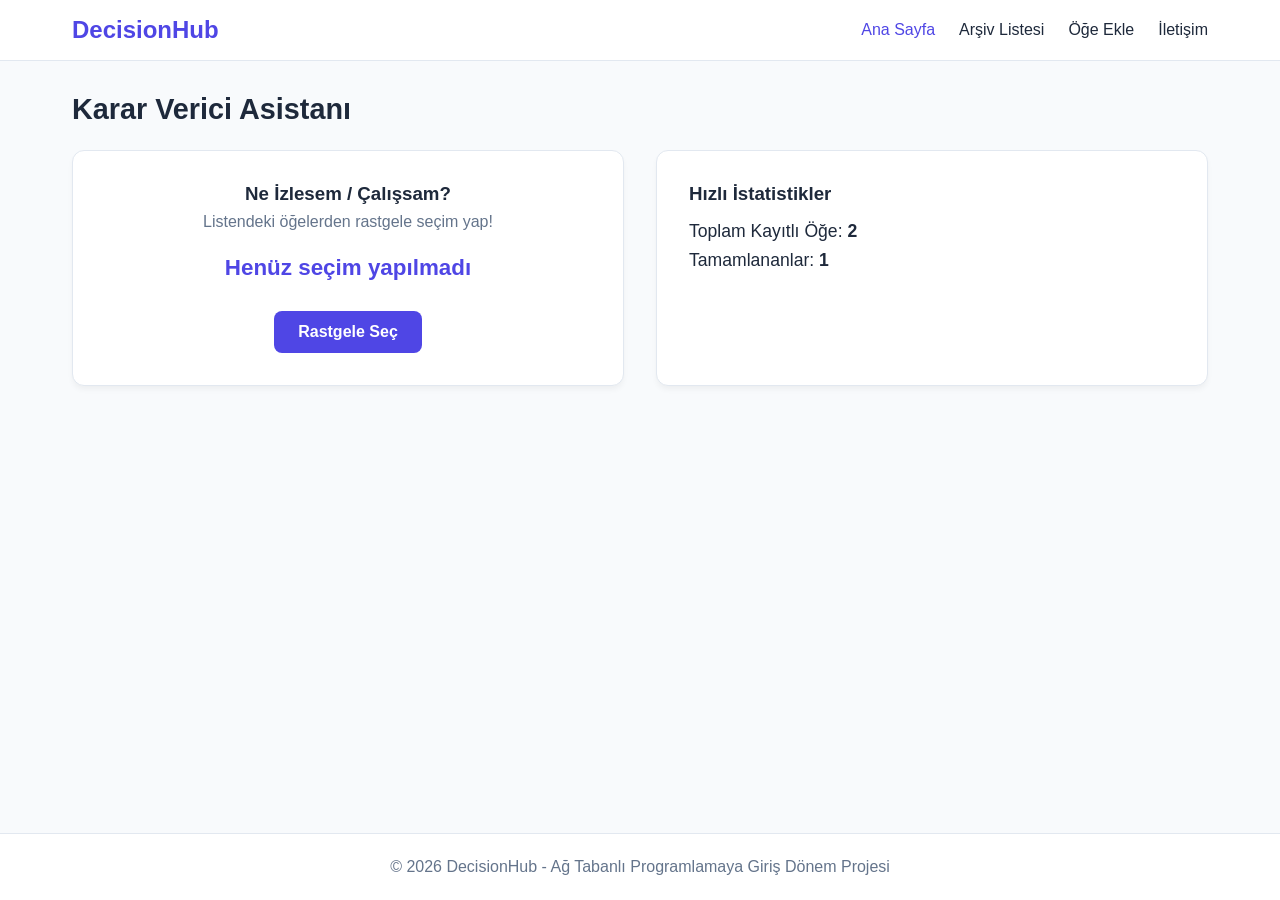
==== index.html @ 9e348841 "1. hafta temel dosya yapisi eklendi" ====
<!DOCTYPE html>
<html lang="tr">
<head>
    <meta charset="UTF-8">
    <meta name="viewport" content="width=device-width, initial-scale=1.0">
    <title>DecisionHub - Random Picker & İzleme Listesi</title>
    <link rel="stylesheet" href="style.css">
</head>
<body>

    <!-- Header & Menü -->
    <header>
        <div class="navbar">
            <div class="logo">DecisionHub</div>
            <nav>
                <ul>
                    <li><a onclick="switchPage('home')" class="nav-link active" id="link-home">Ana Sayfa</a></li>
                    <li><a onclick="switchPage('list')" class="nav-link" id="link-list">Arşiv Listesi</a></li>
                    <li><a onclick="switchPage('add')" class="nav-link" id="link-add">Öğe Ekle</a></li>
                    <li><a onclick="switchPage('contact')" class="nav-link" id="link-contact">İletişim</a></li>
                </ul>
            </nav>
        </div>
    </header>

    <!-- Ana İçerik Alanı -->
    <main>
        <!-- 1. SAYFA: ANA SAYFA & RANDOM PICKER -->
        <section id="page-home" class="page active">
            <h2>Karar Verici Asistanı</h2>
            <div class="dashboard-grid">
                <div class="card picker-box">
                    <h3>Ne İzlesem / Çalışsam?</h3>
                    <p style="color: #64748b; margin-top: 0.5rem;">Listendeki öğelerden rastgele seçim yap!</p>
                    <div class="result-display" id="randomResult">Henüz seçim yapılmadı</div>
                    <button onclick="pickRandomItem()">Rastgele Seç</button>
                </div>
                <div class="card">
                    <h3>Hızlı İstatistikler</h3>
                    <p style="margin-top: 1rem; font-size: 1.1rem;">Toplam Kayıtlı Öğe: <strong id="statTotal">0</strong></p>
                    <p style="margin-top: 0.5rem; font-size: 1.1rem;">Tamamlananlar: <strong id="statCompleted">0</strong></p>
                </div>
            </div>
        </section>

        <!-- 2. SAYFA: ARŞİV LİSTESİ VE TABLO -->
        <section id="page-list" class="page">
            <h2>İçerik Arşivi</h2>
            <div style="overflow-x: auto;">
                <table>
                    <thead>
                        <tr>
                            <th>Başlık</th>
                            <th>Kategori</th>
                            <th>Tür</th>
                            <th>Durum</th>
                            <th>İşlemler</th>
                        </tr>
                    </thead>
                    <tbody id="itemTableBody">
                        <!-- JavaScript ile doldurulacak -->
                    </tbody>
                </table>
            </div>
        </section>

        <!-- 3. SAYFA: ÖĞE EKLEME (CRUD & FORM VALIDATION) -->
        <section id="page-add" class="page">
            <h2>Yeni İçerik Ekle</h2>
            <div class="card" style="max-width: 600px; margin: 0 auto;">
                <form id="addItemForm" onsubmit="handleFormSubmit(event)">
                    <div class="form-group">
                        <label for="itemTitle">Başlık / Adı</label>
                        <input type="text" id="itemTitle" placeholder="Örn: Inception veya Binary Search">
                        <div class="error-msg" id="titleError">Bu alan boş bırakılamaz!</div>
                    </div>
                    <div class="form-group">
                        <label for="itemCategory">Kategori</label>
                        <select id="itemCategory">
                            <option value="">Seçiniz...</option>
                            <option value="Film / Dizi">Film / Dizi</option>
                            <option value="Kod Cümleciği">Kod Cümleciği</option>
                            <option value="Kitap">Kitap</option>
                        </select>
                        <div class="error-msg" id="categoryError">Lütfen bir kategori seçin!</div>
                    </div>
                    <div class="form-group">
                        <label for="itemStatus">Durum</label>
                        <select id="itemStatus">
                            <option value="İzlenecek / Çalışılacak">İzlenecek / Çalışılacak</option>
                            <option value="Tamamlandı">Tamamlandı</option>
                        </select>
                    </div>
                    <button type="submit">Listeye Ekle</button>
                </form>
            </div>
        </section>

        <!-- 4. SAYFA: İLETİŞİM / ÖNERİ FORMU -->
        <section id="page-contact" class="page">
            <h2>İletişim & Öneri</h2>
            <div class="card" style="max-width: 600px; margin: 0 auto;">
                <form onsubmit="handleContactSubmit(event)">
                    <div class="form-group">
                        <label for="contactName">Adınız Soyadınız</label>
                        <input type="text" id="contactName" placeholder="Ad Soyad">
                    </div>
                    <div class="form-group">
                        <label for="contactMessage">Öneri veya Mesajınız</label>
                        <textarea id="contactMessage" rows="4" placeholder="Eklenmesini istediğin özellikler..."></textarea>
                    </div>
                    <button type="submit">Gönder</button>
                </form>
            </div>
        </section>
    </main>

    <!-- Footer -->
    <footer>
        <p>&copy; 2026 DecisionHub - Ağ Tabanlı Programlamaya Giriş Dönem Projesi</p>
    </footer>

    <script src="script.js"></script>
</body>
</html>
---- style.css ----
:root {
    --primary-color: #4f46e5;
    --primary-hover: #4338ca;
    --bg-color: #f8fafc;
    --card-bg: #ffffff;
    --text-color: #1e293b;
    --border-color: #e2e8f0;
    --danger-color: #ef4444;
}

* {
    box-sizing: border-box;
    margin: 0;
    padding: 0;
    font-family: 'Segoe UI', Tahoma, Geneva, Verdana, sans-serif;
}

body {
    background-color: var(--bg-color);
    color: var(--text-color);
    display: flex;
    flex-direction: column;
    min-height: 100vh;
}

/* Header & Nav */
header {
    background-color: var(--card-bg);
    border-bottom: 1px solid var(--border-color);
    position: sticky;
    top: 0;
    z-index: 100;
}

.navbar {
    max-width: 1200px;
    margin: 0 auto;
    display: flex;
    justify-content: space-between;
    align-items: center;
    padding: 1rem 2rem;
}

.logo {
    font-size: 1.5rem;
    font-weight: bold;
    color: var(--primary-color);
}

nav ul {
    display: flex;
    list-style: none;
    gap: 1.5rem;
}

nav a {
    text-decoration: none;
    color: var(--text-color);
    font-weight: 500;
    cursor: pointer;
    transition: color 0.2s;
}

nav a:hover, nav a.active {
    color: var(--primary-color);
}

/* Main Layout */
main {
    max-width: 1200px;
    width: 100%;
    margin: 2rem auto;
    padding: 0 2rem;
    flex: 1;
}

.page {
    display: none;
}

.page.active {
    display: block;
}

h2 {
    margin-bottom: 1.5rem;
    font-size: 1.8rem;
}

/* Dashboard / Random Picker Grid */
.dashboard-grid {
    display: grid;
    grid-template-columns: 1fr 1fr;
    gap: 2rem;
}

@media (max-width: 768px) {
    .dashboard-grid {
        grid-template-columns: 1fr;
    }
    .navbar {
        flex-direction: column;
        gap: 1rem;
    }
}

.card {
    background-color: var(--card-bg);
    border: 1px solid var(--border-color);
    border-radius: 12px;
    padding: 2rem;
    box-shadow: 0 4px 6px -1px rgba(0, 0, 0, 0.05);
}

.picker-box {
    text-align: center;
}

.result-display {
    font-size: 1.4rem;
    font-weight: bold;
    margin: 1.5rem 0;
    color: var(--primary-color);
    min-height: 2rem;
}

/* Buttons & Forms */
button, .btn {
    background-color: var(--primary-color);
    color: white;
    border: none;
    padding: 0.75rem 1.5rem;
    border-radius: 8px;
    font-size: 1rem;
    font-weight: 600;
    cursor: pointer;
    transition: background-color 0.2s;
}

button:hover {
    background-color: var(--primary-hover);
}

.form-group {
    margin-bottom: 1rem;
}

label {
    display: block;
    margin-bottom: 0.5rem;
    font-weight: 500;
}

input, select, textarea {
    width: 100%;
    padding: 0.75rem;
    border: 1px solid var(--border-color);
    border-radius: 8px;
    font-size: 1rem;
    outline: none;
    transition: border-color 0.2s;
}

input:focus, select:focus, textarea:focus {
    border-color: var(--primary-color);
}

.error-msg {
    color: var(--danger-color);
    font-size: 0.85rem;
    margin-top: 0.25rem;
    display: none;
}

/* Table Design */
table {
    width: 100%;
    border-collapse: collapse;
    background-color: var(--card-bg);
    border-radius: 8px;
    overflow: hidden;
    border: 1px solid var(--border-color);
}

th, td {
    padding: 1rem;
    text-align: left;
    border-bottom: 1px solid var(--border-color);
}

th {
    background-color: #f1f5f9;
    font-weight: 600;
}

tr:last-child td {
    border-bottom: none;
}

.btn-danger {
    background-color: var(--danger-color);
    padding: 0.4rem 0.8rem;
    font-size: 0.85rem;
}

.btn-danger:hover {
    background-color: #dc2626;
}

/* Footer */
footer {
    background-color: var(--card-bg);
    border-top: 1px solid var(--border-color);
    text-align: center;
    padding: 1.5rem;
    margin-top: auto;
    color: #64748b;
}
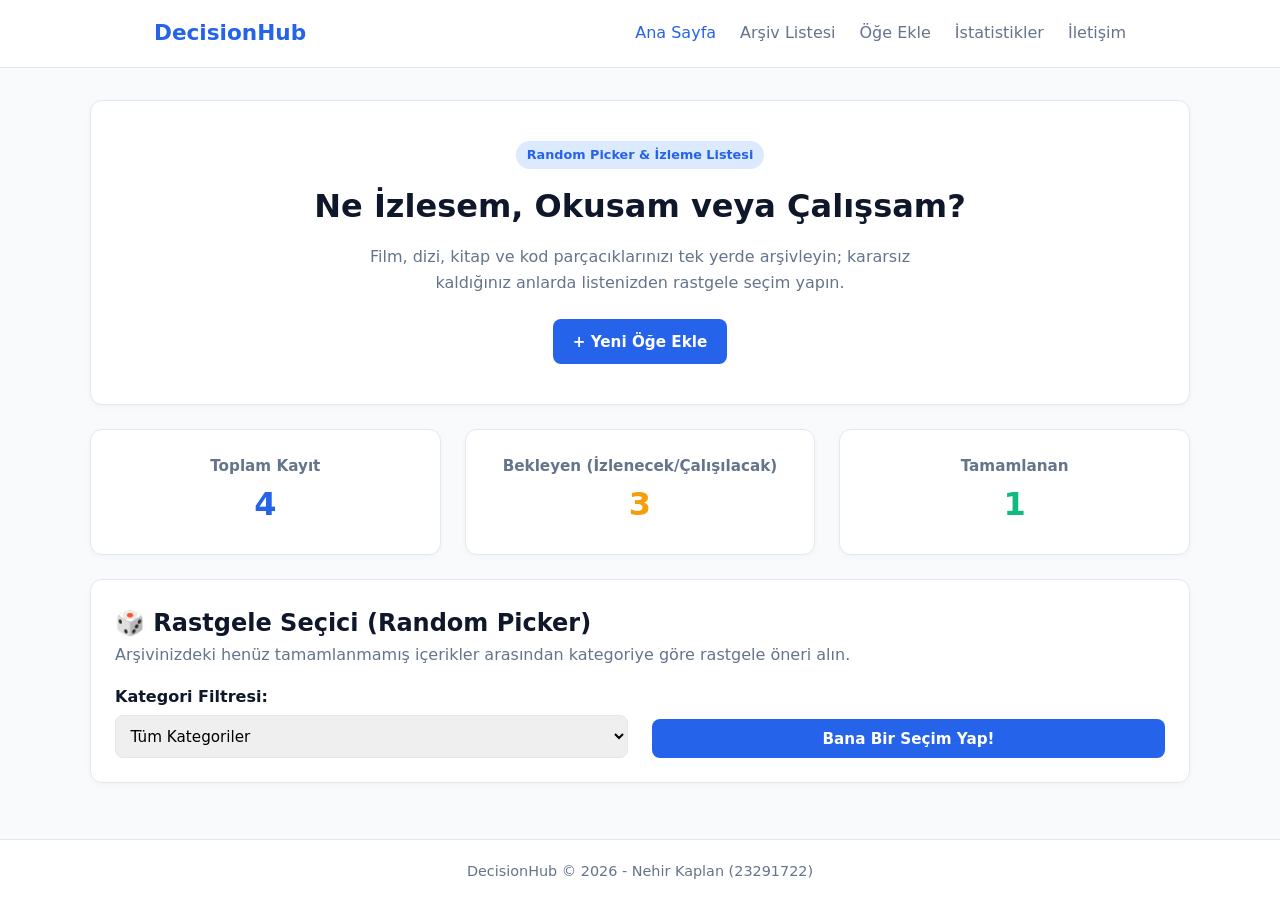
==== commit 2cda6b80: "Hafta 3: 5 sayfali yapi, harici CSS, Flexbox, Grid ve mobil uyumluluk eklendi" ====
--- a/index.html
+++ b/index.html
@@ -1,125 +1,79 @@
 <!DOCTYPE html>
 <html lang="tr">
 <head>
-    <meta charset="UTF-8">
-    <meta name="viewport" content="width=device-width, initial-scale=1.0">
-    <title>DecisionHub - Random Picker & İzleme Listesi</title>
-    <link rel="stylesheet" href="style.css">
+  <meta charset="UTF-8">
+  <meta name="viewport" content="width=device-width, initial-scale=1.0">
+  <title>DecisionHub | Ana Sayfa</title>
+  <link rel="stylesheet" href="style.css">
 </head>
 <body>
+  <header>
+    <nav>
+      <a href="index.html" class="logo">DecisionHub</a>
+      <ul class="nav-links">
+        <li><a href="index.html" class="active">Ana Sayfa</a></li>
+        <li><a href="archive.html">Arşiv Listesi</a></li>
+        <li><a href="add.html">Öğe Ekle</a></li>
+        <li><a href="stats.html">İstatistikler</a></li>
+        <li><a href="contact.html">İletişim</a></li>
+      </ul>
+    </nav>
+  </header>
 
-    <!-- Header & Menü -->
-    <header>
-        <div class="navbar">
-            <div class="logo">DecisionHub</div>
-            <nav>
-                <ul>
-                    <li><a onclick="switchPage('home')" class="nav-link active" id="link-home">Ana Sayfa</a></li>
-                    <li><a onclick="switchPage('list')" class="nav-link" id="link-list">Arşiv Listesi</a></li>
-                    <li><a onclick="switchPage('add')" class="nav-link" id="link-add">Öğe Ekle</a></li>
-                    <li><a onclick="switchPage('contact')" class="nav-link" id="link-contact">İletişim</a></li>
-                </ul>
-            </nav>
+  <main>
+    <section class="card" style="text-align: center; padding: 2.5rem 1.5rem;">
+      <span class="badge">Random Picker & İzleme Listesi</span>
+      <h1 style="font-size: 2rem; margin: 0.75rem 0;">Ne İzlesem, Okusam veya Çalışsam?</h1>
+      <p style="color: var(--text-muted); max-width: 620px; margin: 0 auto 1.5rem;">
+        Film, dizi, kitap ve kod parçacıklarınızı tek yerde arşivleyin; kararsız kaldığınız anlarda listenizden rastgele seçim yapın.
+      </p>
+      <a href="add.html" class="btn">+ Yeni Öğe Ekle</a>
+    </section>
+
+    <!-- Hızlı İstatistik Kartları (Grid-3) -->
+    <section class="grid-3">
+      <div class="card" style="text-align: center;">
+        <h3 style="color: var(--text-muted); font-size: 0.95rem;">Toplam Kayıt</h3>
+        <p id="homeTotalCount" style="font-size: 2rem; font-weight: 700; color: var(--primary);">0</p>
+      </div>
+      <div class="card" style="text-align: center;">
+        <h3 style="color: var(--text-muted); font-size: 0.95rem;">Bekleyen (İzlenecek/Çalışılacak)</h3>
+        <p id="homePendingCount" style="font-size: 2rem; font-weight: 700; color: var(--warning);">0</p>
+      </div>
+      <div class="card" style="text-align: center;">
+        <h3 style="color: var(--text-muted); font-size: 0.95rem;">Tamamlanan</h3>
+        <p id="homeDoneCount" style="font-size: 2rem; font-weight: 700; color: var(--success);">0</p>
+      </div>
+    </section>
+
+    <!-- Random Picker Alanı -->
+    <section class="card">
+      <h2>🎲 Rastgele Seçici (Random Picker)</h2>
+      <p style="color: var(--text-muted); margin-bottom: 1rem;">
+        Arşivinizdeki henüz tamamlanmamış içerikler arasından kategoriye göre rastgele öneri alın.
+      </p>
+      <div class="grid-2" style="align-items: end;">
+        <div class="form-group" style="margin-bottom: 0;">
+          <label for="pickerCategory">Kategori Filtresi:</label>
+          <select id="pickerCategory">
+            <option value="ALL">Tüm Kategoriler</option>
+            <option value="Film">Film</option>
+            <option value="Dizi">Dizi</option>
+            <option value="Kitap">Kitap</option>
+            <option value="Kod">Kod Parçacığı / Çalışma</option>
+          </select>
         </div>
-    </header>
+        <button class="btn" onclick="pickRandomItem()">Bana Bir Seçim Yap!</button>
+      </div>
 
-    <!-- Ana İçerik Alanı -->
-    <main>
-        <!-- 1. SAYFA: ANA SAYFA & RANDOM PICKER -->
-        <section id="page-home" class="page active">
-            <h2>Karar Verici Asistanı</h2>
-            <div class="dashboard-grid">
-                <div class="card picker-box">
-                    <h3>Ne İzlesem / Çalışsam?</h3>
-                    <p style="color: #64748b; margin-top: 0.5rem;">Listendeki öğelerden rastgele seçim yap!</p>
-                    <div class="result-display" id="randomResult">Henüz seçim yapılmadı</div>
-                    <button onclick="pickRandomItem()">Rastgele Seç</button>
-                </div>
-                <div class="card">
-                    <h3>Hızlı İstatistikler</h3>
-                    <p style="margin-top: 1rem; font-size: 1.1rem;">Toplam Kayıtlı Öğe: <strong id="statTotal">0</strong></p>
-                    <p style="margin-top: 0.5rem; font-size: 1.1rem;">Tamamlananlar: <strong id="statCompleted">0</strong></p>
-                </div>
-            </div>
-        </section>
+      <div id="pickerResult" style="margin-top: 1.5rem; padding: 1.25rem; background: #f1f5f9; border-radius: 8px; display: none; text-align: center;">
+        <span class="badge" id="pickedCategoryBadge">Kategori</span>
+        <h3 id="pickedTitle" style="margin-top: 0.5rem; font-size: 1.4rem;"></h3>
+      </div>
+    </section>
+  </main>
 
-        <!-- 2. SAYFA: ARŞİV LİSTESİ VE TABLO -->
-        <section id="page-list" class="page">
-            <h2>İçerik Arşivi</h2>
-            <div style="overflow-x: auto;">
-                <table>
-                    <thead>
-                        <tr>
-                            <th>Başlık</th>
-                            <th>Kategori</th>
-                            <th>Tür</th>
-                            <th>Durum</th>
-                            <th>İşlemler</th>
-                        </tr>
-                    </thead>
-                    <tbody id="itemTableBody">
-                        <!-- JavaScript ile doldurulacak -->
-                    </tbody>
-                </table>
-            </div>
-        </section>
-
-        <!-- 3. SAYFA: ÖĞE EKLEME (CRUD & FORM VALIDATION) -->
-        <section id="page-add" class="page">
-            <h2>Yeni İçerik Ekle</h2>
-            <div class="card" style="max-width: 600px; margin: 0 auto;">
-                <form id="addItemForm" onsubmit="handleFormSubmit(event)">
-                    <div class="form-group">
-                        <label for="itemTitle">Başlık / Adı</label>
-                        <input type="text" id="itemTitle" placeholder="Örn: Inception veya Binary Search">
-                        <div class="error-msg" id="titleError">Bu alan boş bırakılamaz!</div>
-                    </div>
-                    <div class="form-group">
-                        <label for="itemCategory">Kategori</label>
-                        <select id="itemCategory">
-                            <option value="">Seçiniz...</option>
-                            <option value="Film / Dizi">Film / Dizi</option>
-                            <option value="Kod Cümleciği">Kod Cümleciği</option>
-                            <option value="Kitap">Kitap</option>
-                        </select>
-                        <div class="error-msg" id="categoryError">Lütfen bir kategori seçin!</div>
-                    </div>
-                    <div class="form-group">
-                        <label for="itemStatus">Durum</label>
-                        <select id="itemStatus">
-                            <option value="İzlenecek / Çalışılacak">İzlenecek / Çalışılacak</option>
-                            <option value="Tamamlandı">Tamamlandı</option>
-                        </select>
-                    </div>
-                    <button type="submit">Listeye Ekle</button>
-                </form>
-            </div>
-        </section>
-
-        <!-- 4. SAYFA: İLETİŞİM / ÖNERİ FORMU -->
-        <section id="page-contact" class="page">
-            <h2>İletişim & Öneri</h2>
-            <div class="card" style="max-width: 600px; margin: 0 auto;">
-                <form onsubmit="handleContactSubmit(event)">
-                    <div class="form-group">
-                        <label for="contactName">Adınız Soyadınız</label>
-                        <input type="text" id="contactName" placeholder="Ad Soyad">
-                    </div>
-                    <div class="form-group">
-                        <label for="contactMessage">Öneri veya Mesajınız</label>
-                        <textarea id="contactMessage" rows="4" placeholder="Eklenmesini istediğin özellikler..."></textarea>
-                    </div>
-                    <button type="submit">Gönder</button>
-                </form>
-            </div>
-        </section>
-    </main>
-
-    <!-- Footer -->
-    <footer>
-        <p>&copy; 2026 DecisionHub - Ağ Tabanlı Programlamaya Giriş Dönem Projesi</p>
-    </footer>
-
-    <script src="script.js"></script>
+  <footer>DecisionHub &copy; 2026 - Nehir Kaplan (23291722)</footer>
+  <script src="script.js"></script>
 </body>
 </html>
--- a/style.css
+++ b/style.css
@@ -1,218 +1,197 @@
 :root {
-    --primary-color: #4f46e5;
-    --primary-hover: #4338ca;
-    --bg-color: #f8fafc;
-    --card-bg: #ffffff;
-    --text-color: #1e293b;
-    --border-color: #e2e8f0;
-    --danger-color: #ef4444;
+  --primary: #2563eb;
+  --primary-hover: #1d4ed8;
+  --bg: #f8fafc;
+  --card-bg: #ffffff;
+  --text: #0f172a;
+  --text-muted: #64748b;
+  --border: #e2e8f0;
+  --success: #10b981;
+  --warning: #f59e0b;
+  --danger: #ef4444;
 }
 
 * {
-    box-sizing: border-box;
-    margin: 0;
-    padding: 0;
-    font-family: 'Segoe UI', Tahoma, Geneva, Verdana, sans-serif;
+  box-sizing: border-box;
+  margin: 0;
+  padding: 0;
+  font-family: 'Segoe UI', system-ui, sans-serif;
 }
 
 body {
-    background-color: var(--bg-color);
-    color: var(--text-color);
-    display: flex;
-    flex-direction: column;
-    min-height: 100vh;
+  background-color: var(--bg);
+  color: var(--text);
+  line-height: 1.6;
+  display: flex;
+  flex-direction: column;
+  min-height: 100vh;
 }
 
-/* Header & Nav */
+/* Header & Flexbox Navbar */
 header {
-    background-color: var(--card-bg);
-    border-bottom: 1px solid var(--border-color);
-    position: sticky;
-    top: 0;
-    z-index: 100;
+  background: var(--card-bg);
+  border-bottom: 1px solid var(--border);
+  position: sticky;
+  top: 0;
+  z-index: 100;
 }
 
-.navbar {
-    max-width: 1200px;
-    margin: 0 auto;
-    display: flex;
-    justify-content: space-between;
-    align-items: center;
-    padding: 1rem 2rem;
+nav {
+  max-width: 1100px;
+  margin: 0 auto;
+  padding: 1rem 5%;
+  display: flex;
+  justify-content: space-between;
+  align-items: center;
 }
 
 .logo {
-    font-size: 1.5rem;
-    font-weight: bold;
-    color: var(--primary-color);
+  font-size: 1.35rem;
+  font-weight: 700;
+  color: var(--primary);
+  text-decoration: none;
 }
 
-nav ul {
-    display: flex;
-    list-style: none;
-    gap: 1.5rem;
+.nav-links {
+  display: flex;
+  gap: 1.5rem;
+  list-style: none;
 }
 
-nav a {
-    text-decoration: none;
-    color: var(--text-color);
-    font-weight: 500;
-    cursor: pointer;
-    transition: color 0.2s;
+.nav-links a {
+  text-decoration: none;
+  color: var(--text-muted);
+  font-weight: 500;
+  transition: color 0.2s;
 }
 
-nav a:hover, nav a.active {
-    color: var(--primary-color);
+.nav-links a:hover, .nav-links a.active {
+  color: var(--primary);
 }
 
-/* Main Layout */
+/* Main Container */
 main {
-    max-width: 1200px;
-    width: 100%;
-    margin: 2rem auto;
-    padding: 0 2rem;
-    flex: 1;
+  max-width: 1100px;
+  width: 90%;
+  margin: 2rem auto;
+  flex: 1;
 }
 
-.page {
-    display: none;
+/* CSS Grid Yapıları */
+.grid-2 {
+  display: grid;
+  grid-template-columns: repeat(2, 1fr);
+  gap: 1.5rem;
 }
 
-.page.active {
-    display: block;
+.grid-3 {
+  display: grid;
+  grid-template-columns: repeat(3, 1fr);
+  gap: 1.5rem;
 }
 
-h2 {
-    margin-bottom: 1.5rem;
-    font-size: 1.8rem;
+/* Kartlar & Butonlar */
+.card {
+  background: var(--card-bg);
+  border: 1px solid var(--border);
+  border-radius: 12px;
+  padding: 1.5rem;
+  margin-bottom: 1.5rem;
+  box-shadow: 0 2px 6px rgba(0, 0, 0, 0.03);
 }
 
-/* Dashboard / Random Picker Grid */
-.dashboard-grid {
-    display: grid;
-    grid-template-columns: 1fr 1fr;
-    gap: 2rem;
+.btn {
+  display: inline-block;
+  background: var(--primary);
+  color: #fff;
+  padding: 0.65rem 1.25rem;
+  border: none;
+  border-radius: 8px;
+  font-size: 0.95rem;
+  font-weight: 600;
+  cursor: pointer;
+  text-decoration: none;
+  transition: background 0.2s;
 }
 
-@media (max-width: 768px) {
-    .dashboard-grid {
-        grid-template-columns: 1fr;
-    }
-    .navbar {
-        flex-direction: column;
-        gap: 1rem;
-    }
-}
+.btn:hover { background: var(--primary-hover); }
+.btn-success { background: var(--success); }
+.btn-danger { background: var(--danger); }
+.btn-sm { padding: 0.35rem 0.7rem; font-size: 0.85rem; }
 
-.card {
-    background-color: var(--card-bg);
-    border: 1px solid var(--border-color);
-    border-radius: 12px;
-    padding: 2rem;
-    box-shadow: 0 4px 6px -1px rgba(0, 0, 0, 0.05);
-}
-
-.picker-box {
-    text-align: center;
-}
-
-.result-display {
-    font-size: 1.4rem;
-    font-weight: bold;
-    margin: 1.5rem 0;
-    color: var(--primary-color);
-    min-height: 2rem;
-}
-
-/* Buttons & Forms */
-button, .btn {
-    background-color: var(--primary-color);
-    color: white;
-    border: none;
-    padding: 0.75rem 1.5rem;
-    border-radius: 8px;
-    font-size: 1rem;
-    font-weight: 600;
-    cursor: pointer;
-    transition: background-color 0.2s;
-}
-
-button:hover {
-    background-color: var(--primary-hover);
-}
-
-.form-group {
-    margin-bottom: 1rem;
-}
-
-label {
-    display: block;
-    margin-bottom: 0.5rem;
-    font-weight: 500;
-}
+/* Form Elemanları */
+.form-group { margin-bottom: 1rem; }
+label { display: block; font-weight: 600; margin-bottom: 0.35rem; }
 
 input, select, textarea {
-    width: 100%;
-    padding: 0.75rem;
-    border: 1px solid var(--border-color);
-    border-radius: 8px;
-    font-size: 1rem;
-    outline: none;
-    transition: border-color 0.2s;
-}
-
-input:focus, select:focus, textarea:focus {
-    border-color: var(--primary-color);
+  width: 100%;
+  padding: 0.65rem;
+  border: 1px solid var(--border);
+  border-radius: 8px;
+  font-size: 0.95rem;
 }
 
 .error-msg {
-    color: var(--danger-color);
-    font-size: 0.85rem;
-    margin-top: 0.25rem;
-    display: none;
+  color: var(--danger);
+  font-size: 0.85rem;
+  margin-top: 0.3rem;
+  display: none;
 }
 
-/* Table Design */
+/* Semantik Tablo */
+.table-wrapper { overflow-x: auto; }
 table {
-    width: 100%;
-    border-collapse: collapse;
-    background-color: var(--card-bg);
-    border-radius: 8px;
-    overflow: hidden;
-    border: 1px solid var(--border-color);
+  width: 100%;
+  border-collapse: collapse;
+  margin-top: 1rem;
 }
 
 th, td {
-    padding: 1rem;
-    text-align: left;
-    border-bottom: 1px solid var(--border-color);
+  border: 1px solid var(--border);
+  padding: 0.75rem;
+  text-align: left;
 }
 
-th {
-    background-color: #f1f5f9;
-    font-weight: 600;
+th { background: #f1f5f9; }
+
+.badge {
+  display: inline-block;
+  padding: 0.25rem 0.65rem;
+  border-radius: 999px;
+  font-size: 0.8rem;
+  font-weight: 600;
+  background: #dbeafe;
+  color: var(--primary);
 }
 
-tr:last-child td {
-    border-bottom: none;
-}
-
-.btn-danger {
-    background-color: var(--danger-color);
-    padding: 0.4rem 0.8rem;
-    font-size: 0.85rem;
-}
-
-.btn-danger:hover {
-    background-color: #dc2626;
-}
+.badge-done { background: #d1fae5; color: #065f46; }
+.badge-pending { background: #fef3c7; color: #92400e; }
 
 /* Footer */
 footer {
-    background-color: var(--card-bg);
-    border-top: 1px solid var(--border-color);
-    text-align: center;
-    padding: 1.5rem;
-    margin-top: auto;
-    color: #64748b;
+  background: var(--card-bg);
+  border-top: 1px solid var(--border);
+  text-align: center;
+  padding: 1.25rem;
+  color: var(--text-muted);
+  font-size: 0.9rem;
+  margin-top: auto;
+}
+
+/* Mobil Uyumluluk (@media Sorguları) */
+@media (max-width: 768px) {
+  nav {
+    flex-direction: column;
+    gap: 0.85rem;
+  }
+
+  .nav-links {
+    flex-wrap: wrap;
+    justify-content: center;
+    gap: 1rem;
+  }
+
+  .grid-2, .grid-3 {
+    grid-template-columns: 1fr;
+  }
 }
